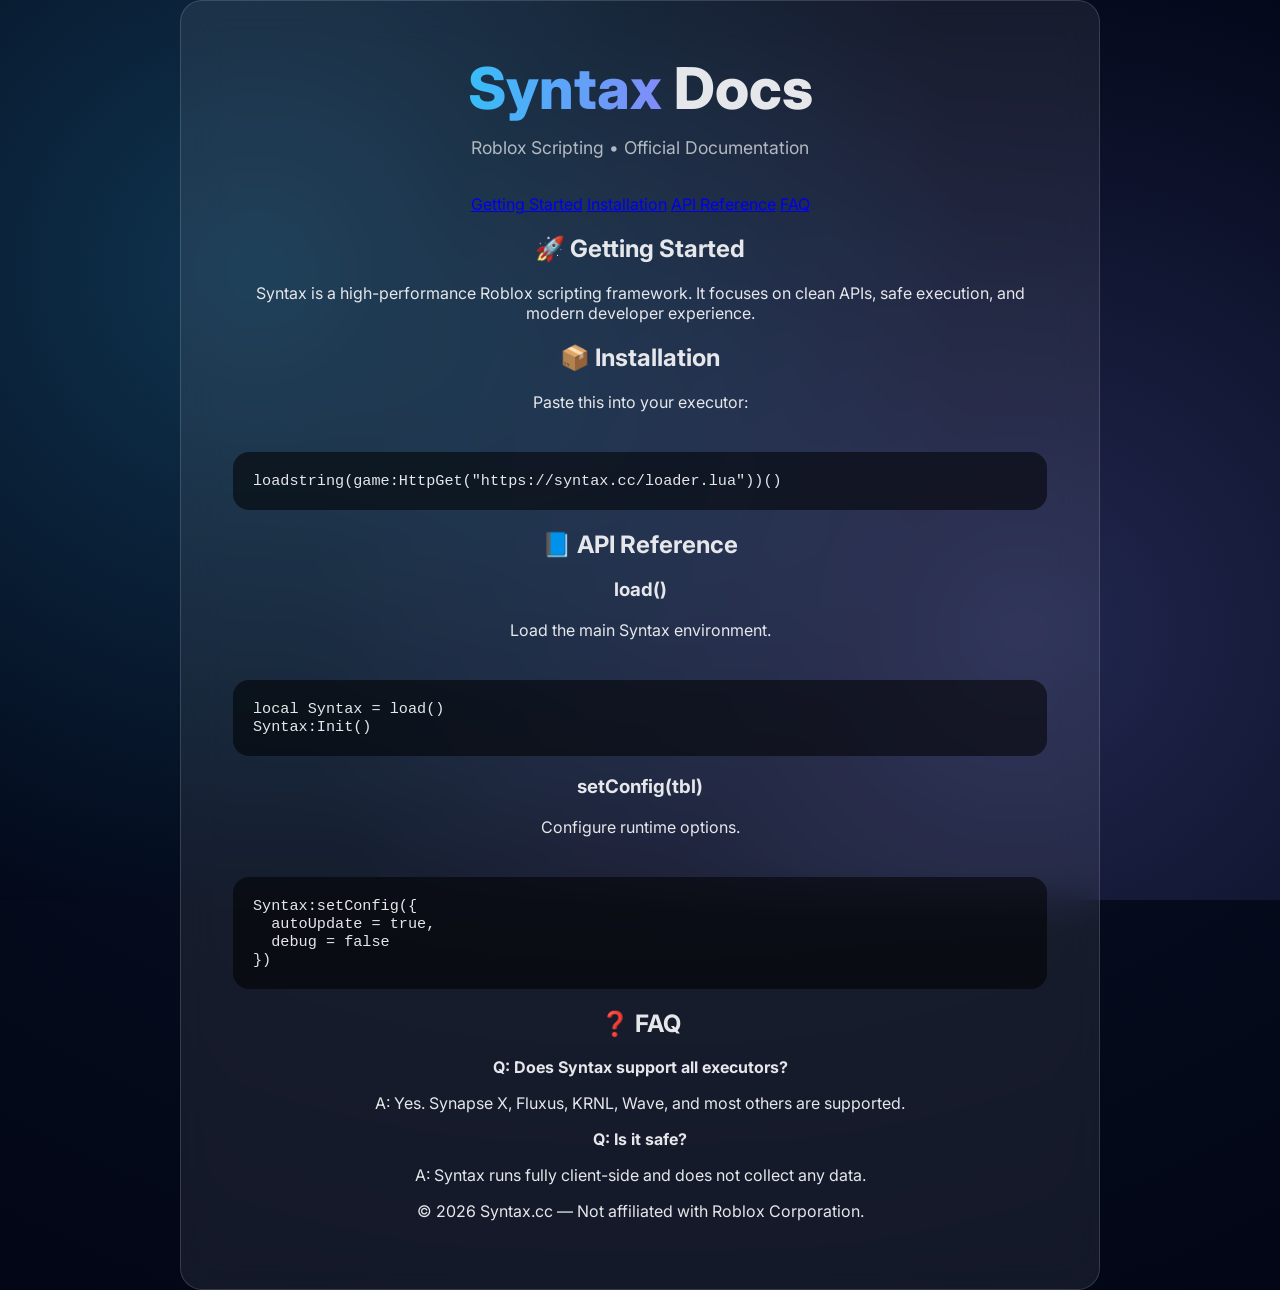
==== docs.html @ 63de0601 "Add files via upload" ====
<!DOCTYPE html>
<html lang="zh-CN">
<head>
  <meta charset="UTF-8" />
  <title>Syntax • Docs</title>
  <meta name="viewport" content="width=device-width, initial-scale=1.0" />
  <link rel="stylesheet" href="style.css" />
</head>
<body>

<div id="bg"></div>

<div class="glass docs">
  <header>
    <h1><span class="accent">Syntax</span> Docs</h1>
    <p class="sub">Roblox Scripting • Official Documentation</p>
  </header>

  <nav class="toc">
    <a href="#getting-started">Getting Started</a>
    <a href="#installation">Installation</a>
    <a href="#api">API Reference</a>
    <a href="#faq">FAQ</a>
  </nav>

  <section id="getting-started">
    <h2>🚀 Getting Started</h2>
    <p>
      Syntax is a high-performance Roblox scripting framework.
      It focuses on clean APIs, safe execution, and modern developer experience.
    </p>
  </section>

  <section id="installation">
    <h2>📦 Installation</h2>
    <p>Paste this into your executor:</p>
    <pre class="code"><code>loadstring(game:HttpGet("https://syntax.cc/loader.lua"))()</code></pre>
  </section>

  <section id="api">
    <h2>📘 API Reference</h2>

    <h3>load()</h3>
    <p>Load the main Syntax environment.</p>
    <pre class="code"><code>local Syntax = load()
Syntax:Init()</code></pre>

    <h3>setConfig(tbl)</h3>
    <p>Configure runtime options.</p>
    <pre class="code"><code>Syntax:setConfig({
  autoUpdate = true,
  debug = false
})</code></pre>
  </section>

  <section id="faq">
    <h2>❓ FAQ</h2>
    <p><strong>Q: Does Syntax support all executors?</strong></p>
    <p>A: Yes. Synapse X, Fluxus, KRNL, Wave, and most others are supported.</p>

    <p><strong>Q: Is it safe?</strong></p>
    <p>A: Syntax runs fully client-side and does not collect any data.</p>
  </section>

  <footer>
    <p>© 2026 Syntax.cc — Not affiliated with Roblox Corporation.</p>
  </footer>
</div>

<script src="script.js"></script>
</body>
</html>
---- style.css ----
@import url('https://fonts.googleapis.com/css2?family=Inter:wght@400;600;800&display=swap');

* {
  box-sizing: border-box;
}

body {
  margin: 0;
  font-family: 'Inter', sans-serif;
  color: #e5e7eb;
  background: radial-gradient(circle at top, #0f172a, #020617);
  min-height: 100vh;
  display: grid;
  place-items: center;
}

#bg {
  position: fixed;
  inset: 0;
  background:
    radial-gradient(circle at 20% 30%, rgba(56,189,248,.25), transparent 60%),
    radial-gradient(circle at 80% 70%, rgba(129,140,248,.25), transparent 60%),
    #020617;
  z-index: -1;
}

.glass {
  width: min(920px, 92vw);
  padding: 52px;
  border-radius: 22px;
  background: rgba(255,255,255,0.07);
  backdrop-filter: blur(20px);
  border: 1px solid rgba(255,255,255,0.15);
  text-align: center;
}

h1 {
  font-size: clamp(2.4rem, 6vw, 3.6rem);
  font-weight: 800;
  margin: 0;
}

.accent {
  background: linear-gradient(90deg, #38bdf8, #818cf8);
  -webkit-background-clip: text;
  -webkit-text-fill-color: transparent;
}

.sub {
  margin: 14px 0 36px;
  opacity: 0.75;
  font-size: 1.1rem;
}

.buttons {
  display: flex;
  gap: 14px;
  justify-content: center;
  flex-wrap: wrap;
}

.btn {
  padding: 14px 30px;
  border-radius: 12px;
  font-weight: 600;
  text-decoration: none;
  color: #020617;
  background: linear-gradient(135deg, #38bdf8, #818cf8);
  transition: transform 0.2s;
}

.btn:hover {
  transform: scale(1.05);
}

.btn.outline {
  background: transparent;
  border: 1px solid rgba(255,255,255,0.25);
  color: #e5e7eb;
}

.code {
  margin-top: 40px;
  padding: 20px;
  border-radius: 16px;
  background: rgba(0,0,0,0.55);
  text-align: left;
  overflow-x: auto;
  font-size: 0.95rem;
}
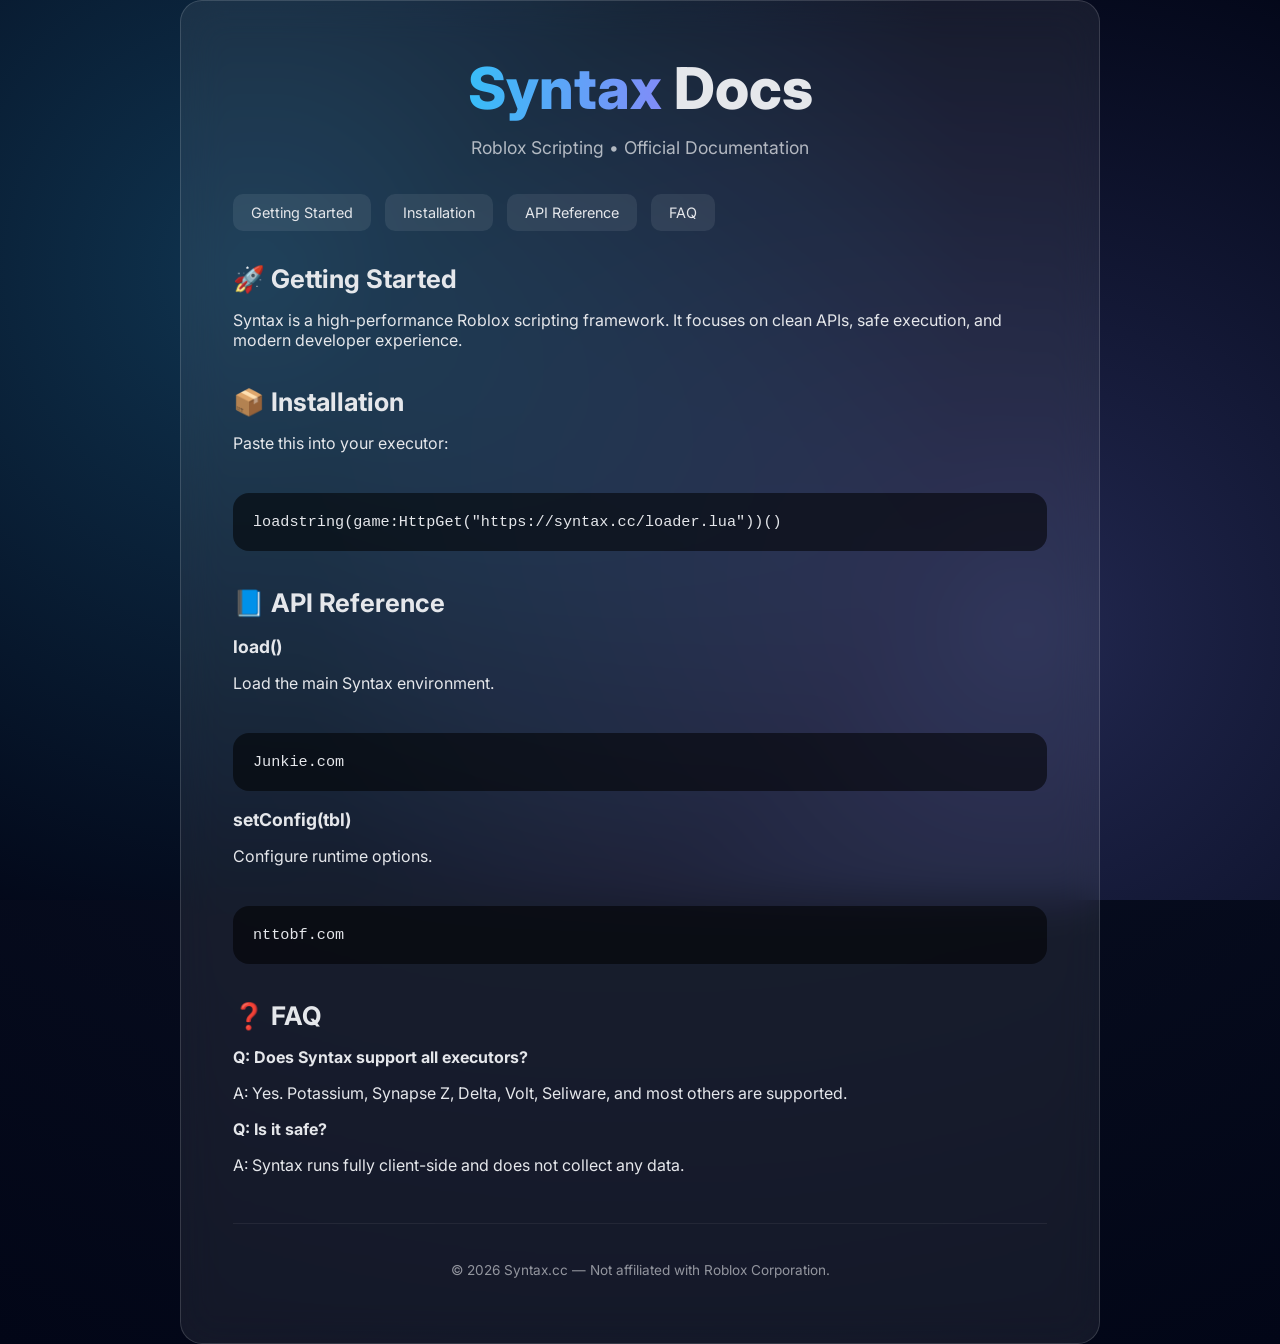
==== commit ec90cb5f: "Update docs.html" ====
--- a/docs.html
+++ b/docs.html
@@ -42,21 +42,17 @@
 
     <h3>load()</h3>
     <p>Load the main Syntax environment.</p>
-    <pre class="code"><code>local Syntax = load()
-Syntax:Init()</code></pre>
+    <pre class="code"><code>Junkie.com</code></pre>
 
     <h3>setConfig(tbl)</h3>
     <p>Configure runtime options.</p>
-    <pre class="code"><code>Syntax:setConfig({
-  autoUpdate = true,
-  debug = false
-})</code></pre>
+    <pre class="code"><code>nttobf.com</code></pre>
   </section>
 
   <section id="faq">
     <h2>❓ FAQ</h2>
     <p><strong>Q: Does Syntax support all executors?</strong></p>
-    <p>A: Yes. Synapse X, Fluxus, KRNL, Wave, and most others are supported.</p>
+    <p>A: Yes. Potassium, Synapse Z, Delta, Volt, Seliware, and most others are supported.</p>
 
     <p><strong>Q: Is it safe?</strong></p>
     <p>A: Syntax runs fully client-side and does not collect any data.</p>
@@ -69,4 +65,4 @@
 
 <script src="script.js"></script>
 </body>
-</html>+</html>
--- a/style.css
+++ b/style.css
@@ -87,4 +87,55 @@
   text-align: left;
   overflow-x: auto;
   font-size: 0.95rem;
-}+}
+.docs {
+  text-align: left;
+}
+
+.docs header {
+  text-align: center;
+  margin-bottom: 36px;
+}
+
+.toc {
+  display: flex;
+  gap: 14px;
+  flex-wrap: wrap;
+  margin-bottom: 32px;
+}
+
+.toc a {
+  padding: 10px 18px;
+  border-radius: 10px;
+  background: rgba(255,255,255,0.08);
+  color: #e5e7eb;
+  text-decoration: none;
+  font-size: 0.9rem;
+}
+
+.toc a:hover {
+  background: rgba(56,189,248,0.25);
+}
+
+.docs section {
+  margin-bottom: 36px;
+}
+
+.docs h2 {
+  font-size: 1.6rem;
+  margin-bottom: 14px;
+}
+
+.docs h3 {
+  font-size: 1.1rem;
+  margin: 18px 0 8px;
+}
+
+.docs footer {
+  margin-top: 48px;
+  padding-top: 24px;
+  border-top: 1px solid rgba(255,255,255,0.1);
+  font-size: 0.85rem;
+  opacity: 0.6;
+  text-align: center;
+}
